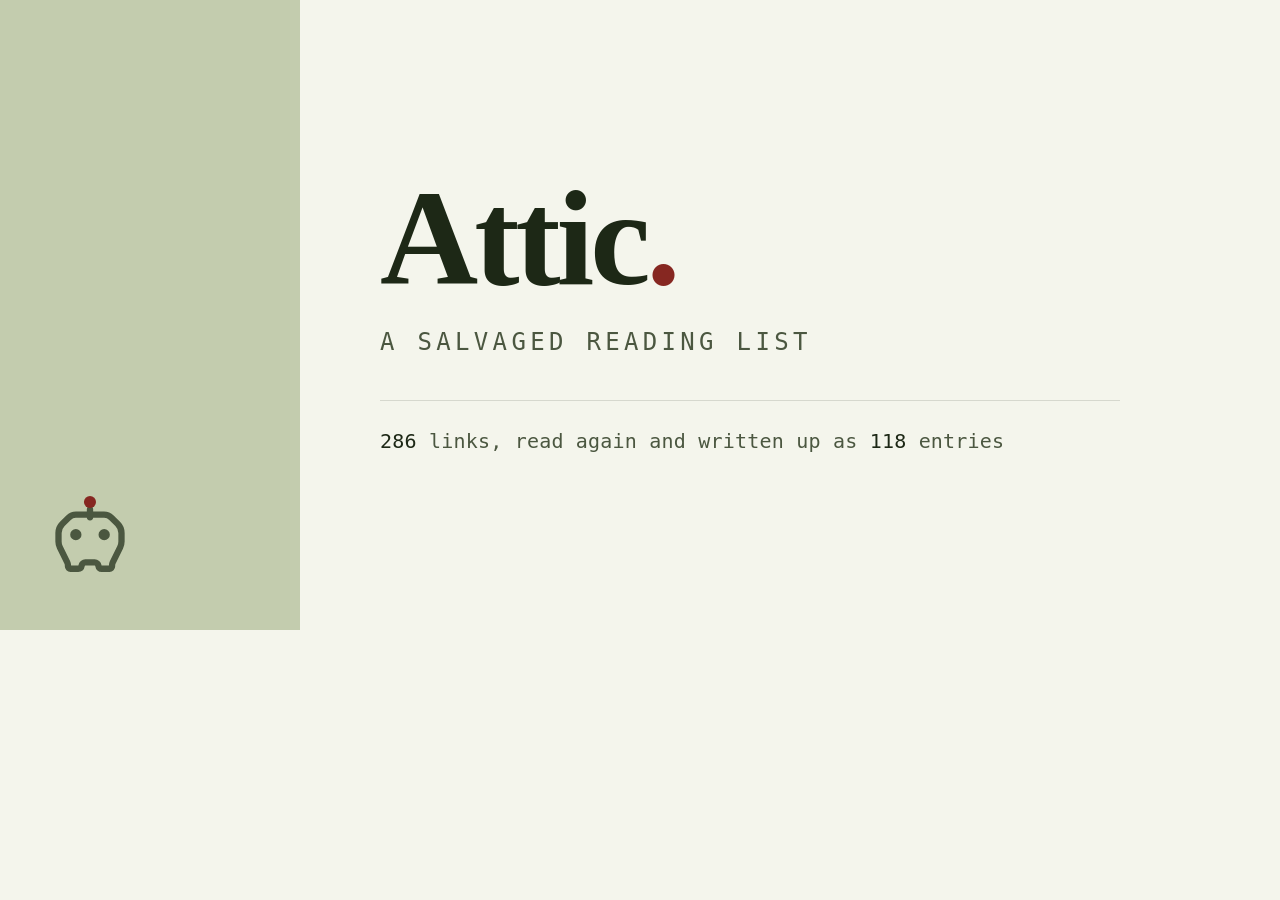
==== presence/og-card.html @ f3fc4fc6 "Add social preview card, favicon and theme-color - og:/twitter: tags and canonical in page3.py, poin" ====
<!doctype html>
<html lang="en">
<head>
<meta charset="utf-8">
<style>
/* Madder, light. Same tokens as the site. */
:root{
  --paper:#F4F5EC; --band:#C3CCAE; --ink:#1D2816; --ink3:#4B5740;
  --accent:#862721; --rule:rgba(29,40,22,.14);
  --peri-bulb:var(--accent);
}
*{box-sizing:border-box;margin:0;padding:0}
html,body{width:1200px;height:630px;overflow:hidden}
body{display:flex;background:var(--paper);
  font-family:'Spline Sans Mono',ui-monospace,monospace;-webkit-font-smoothing:antialiased}

.band{width:300px;flex:0 0 300px;background:var(--band);
  display:flex;flex-direction:column;justify-content:flex-end;padding:56px 48px}
.band .peri{color:var(--ink3)}
.band svg{display:block}

.main{flex:1 1 auto;display:flex;flex-direction:column;justify-content:center;
  padding:0 80px}
h1{font-family:'Newsreader',Georgia,serif;font-weight:700;font-size:136px;
  line-height:.9;letter-spacing:-.03em;color:var(--ink)}
h1 .dot{color:var(--accent)}
.tag{font-size:24px;letter-spacing:.18em;text-transform:uppercase;
  color:var(--ink3);margin-top:28px}
.rule{height:1px;background:var(--rule);margin:44px 0 0}
.meta{font-size:20px;letter-spacing:.01em;color:var(--ink3);margin-top:28px;
  font-variant-numeric:tabular-nums;white-space:nowrap}
.meta b{color:var(--ink);font-weight:400}
</style>
</head>
<body>
  <div class="band">
    <span class="peri">
      <svg viewBox="0 0 32 32" width="84" height="84" fill="none" aria-hidden="true">
        <g stroke="currentColor" stroke-width="2.4" stroke-linecap="round" stroke-linejoin="round">
          <path d="M 7.83 10.54 A 4 4 0 0 1 10.63 9.4 L 21.37 9.4 A 4 4 0 0 1 24.17 10.54 L 26.5 12.83 A 5 5 0 0 1 28 16.4 L 28 19.63 A 5 5 0 0 1 27.48 21.85 L 24.67 27.56 A 2.6 2.6 0 0 0 24.4 28.71 L 24.4 29.05 A 0.95 0.95 0 0 1 23.45 30 L 20.5 30 A 1.3 1.3 0 0 1 19.22 28.91 L 19.2 28.8 A 1.44 1.44 0 0 0 17.78 27.6 L 14.22 27.6 A 1.44 1.44 0 0 0 12.8 28.8 L 12.78 28.91 A 1.3 1.3 0 0 1 11.5 30 L 8.55 30 A 0.95 0.95 0 0 1 7.6 29.05 L 7.6 28.71 A 2.6 2.6 0 0 0 7.33 27.56 L 4.52 21.85 A 5 5 0 0 1 4 19.63 L 4 16.4 A 5 5 0 0 1 5.5 12.83 Z"/>
          <path d="M 16 10.4 L 16 7.4"/>
          <path d="M 10.6 17 h 0.01 M 21.4 17 h 0.01" stroke-width="4.3"/>
        </g>
        <circle cx="16" cy="4.6" r="2.3" fill="var(--peri-bulb)"/>
      </svg>
    </span>
  </div>

  <div class="main">
    <h1>Attic<span class="dot">.</span></h1>
    <p class="tag">A salvaged reading list</p>
    <div class="rule"></div>
    <p class="meta"><b>286</b> links, read again and written up as <b>118</b> entries</p>
  </div>
</body>
</html>
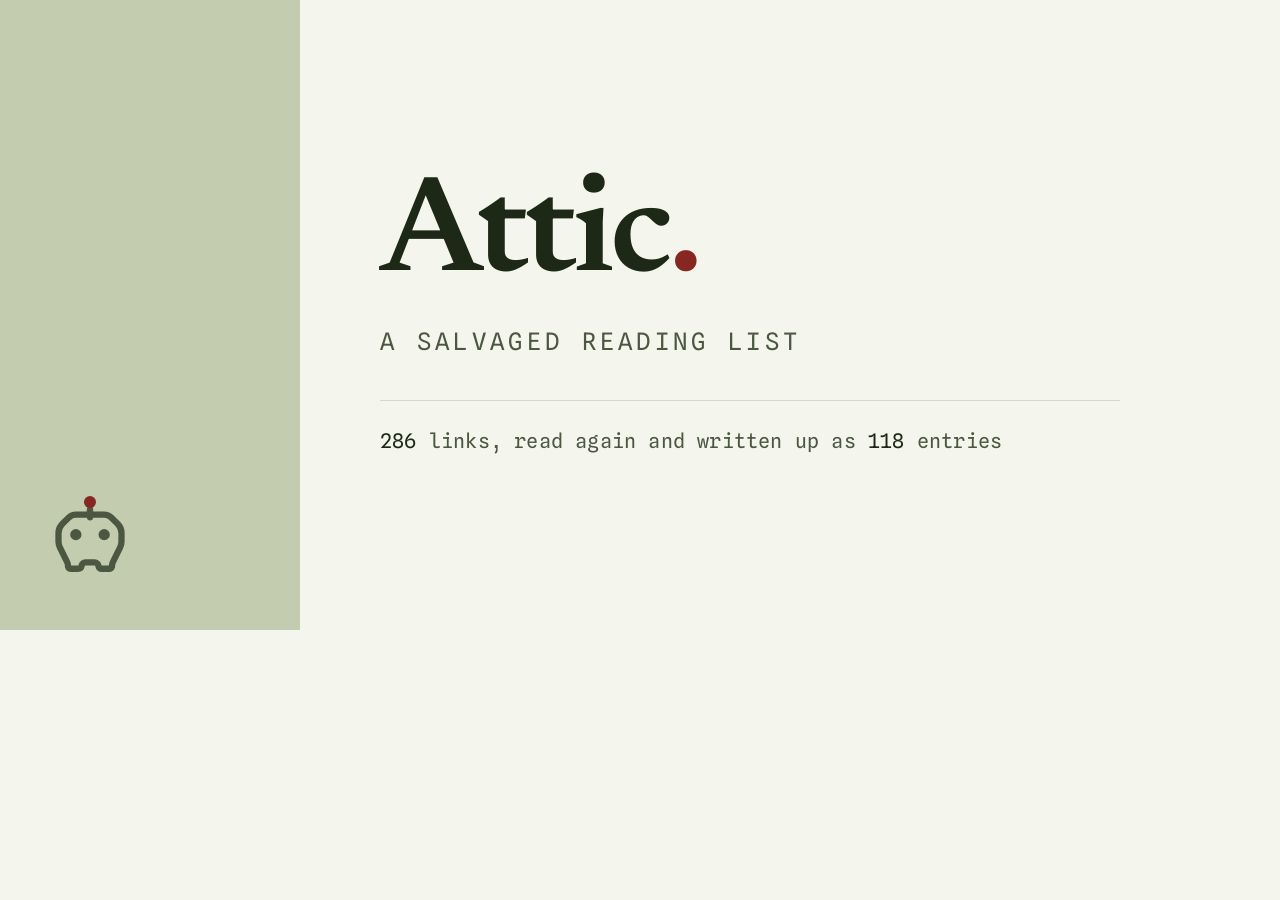
==== commit 2eea5996: "og-card.html: inline the three faces so the card re-renders anywhere Co-Authored-By: Claude Opus 5.5" ====
--- a/presence/og-card.html
+++ b/presence/og-card.html
@@ -1,8 +1,19 @@
 <!doctype html>
 <html lang="en">
 <head>
+<!-- Self-contained: Newsreader 400/600 and Spline Sans Mono 400 are inlined below
+     as base64 woff2, lifted from the site's own fonts.css. Renders identically on
+     any machine, with or without those fonts installed.
+     font-weight:700 on the wordmark is deliberate: it matches .brand h1 on the site,
+     and since no 700 face exists it resolves to the 600 face, with no synthetic bold.
+     Render at 1200x630, deviceScaleFactor 1. -->
+
 <meta charset="utf-8">
 <style>
+@font-face{font-family:'Newsreader';font-style:normal;font-weight:400;font-display:swap;src:url([data-uri]) format('woff2')}
+@font-face{font-family:'Newsreader';font-style:normal;font-weight:600;font-display:swap;src:url([data-uri]) format('woff2')}
+@font-face{font-family:'Spline Sans Mono';font-style:normal;font-weight:400;font-display:swap;src:url([data-uri]) format('woff2')}
+
 /* Madder, light. Same tokens as the site. */
 :root{
   --paper:#F4F5EC; --band:#C3CCAE; --ink:#1D2816; --ink3:#4B5740;
